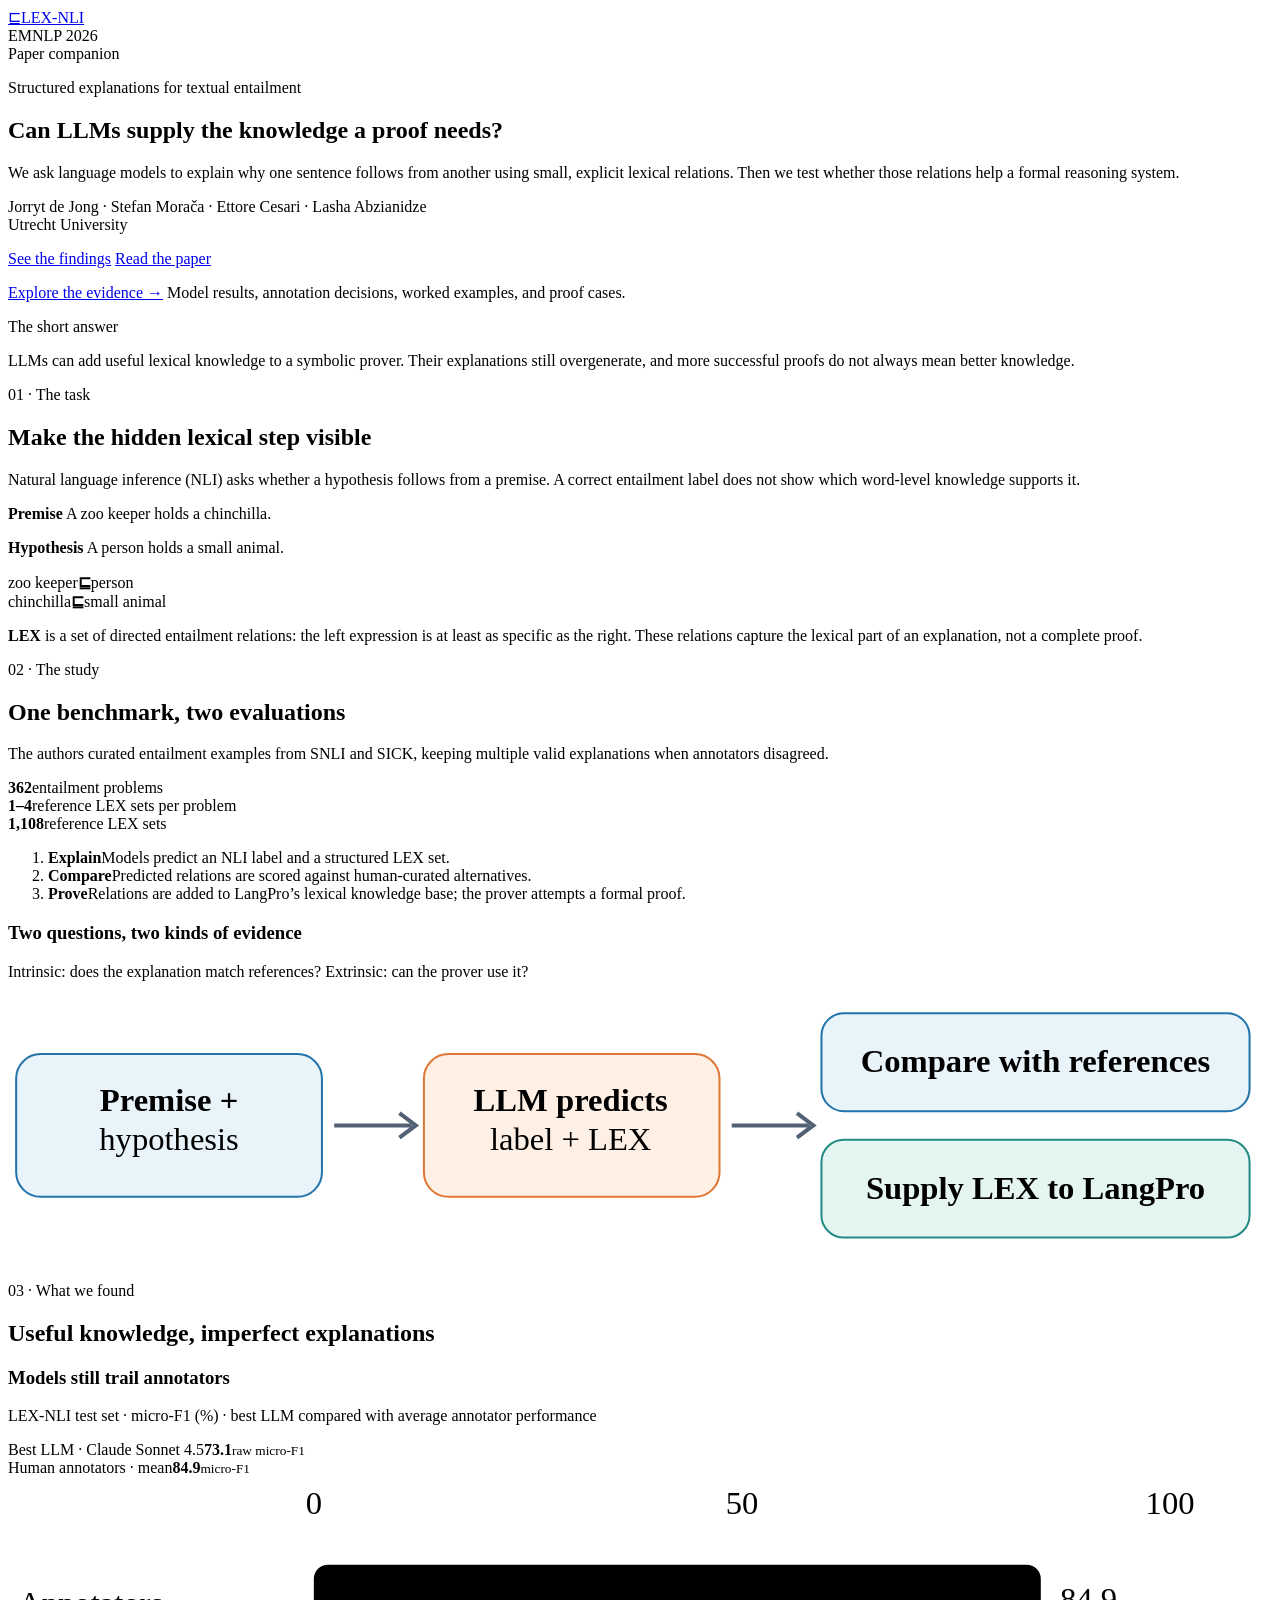
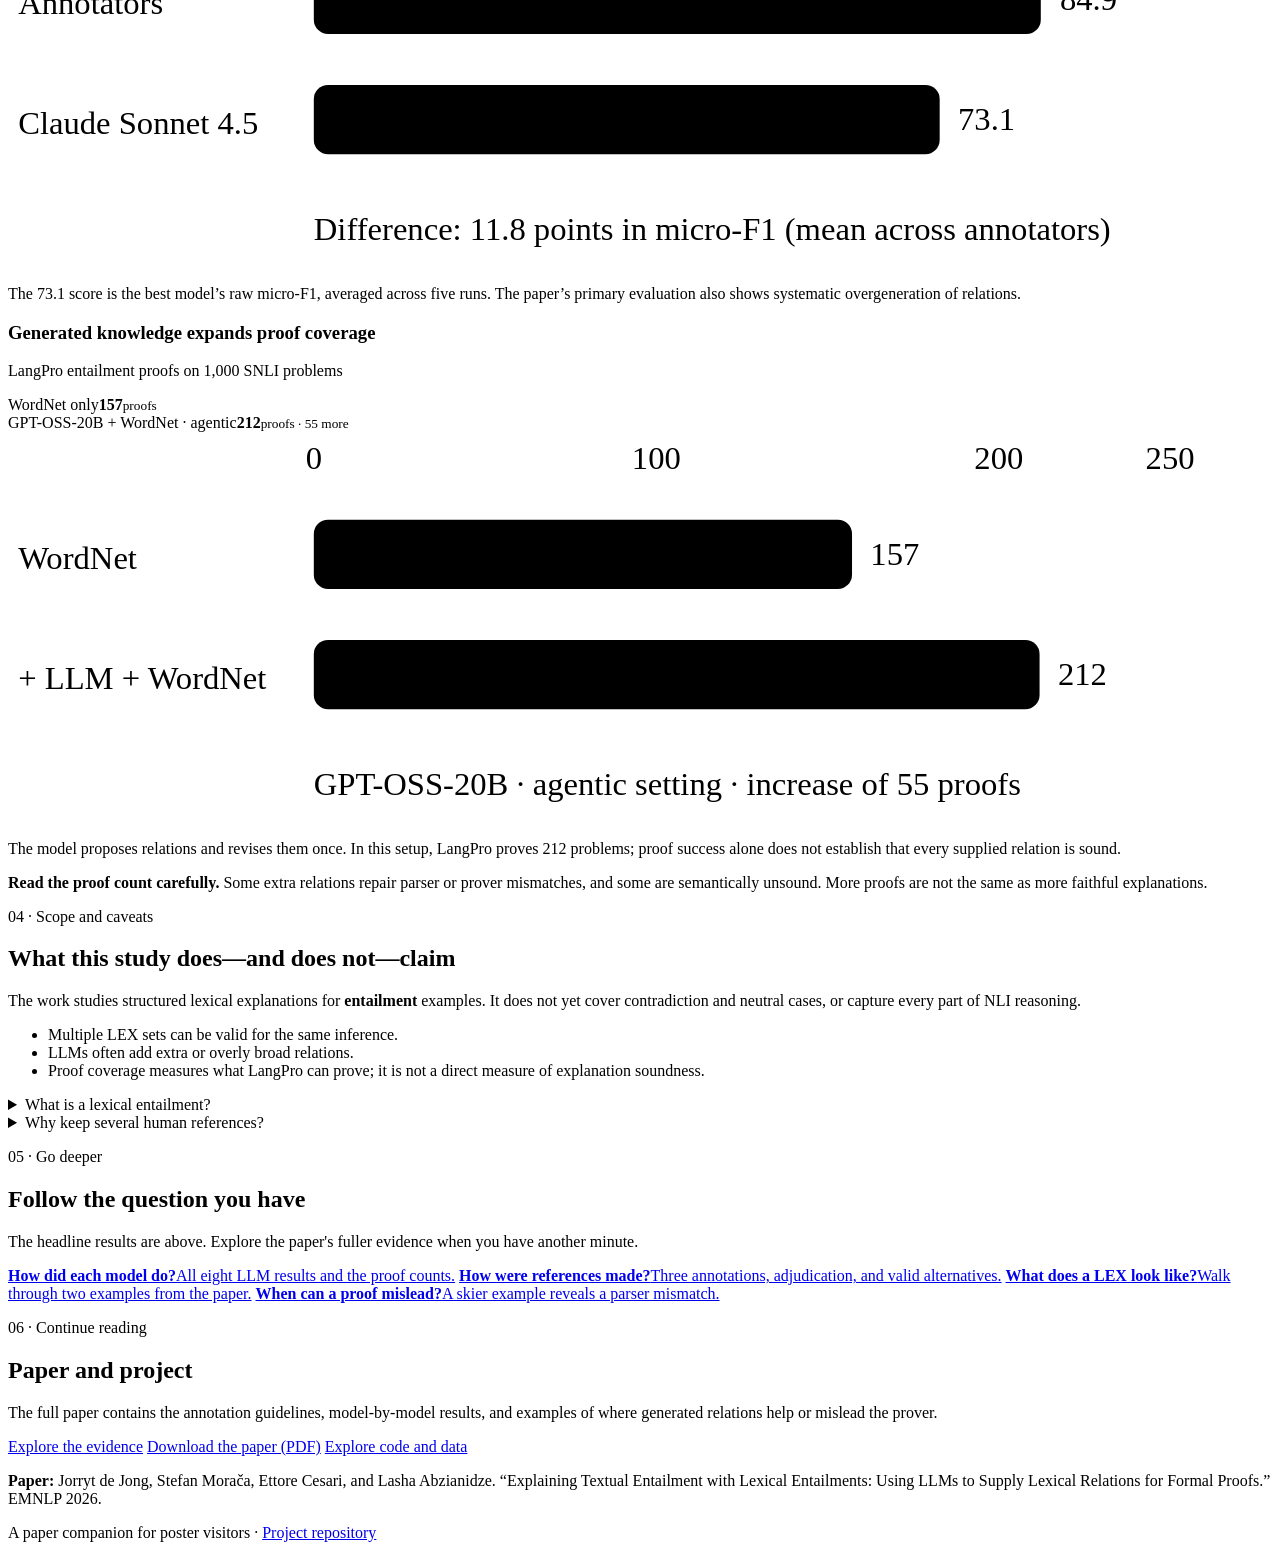
==== docs/index.html @ da910106 "Add index.html for GitHub Pages" ====
<!doctype html>
<html lang="en">
<head>
  <meta charset="utf-8">
  <meta name="viewport" content="width=device-width, initial-scale=1">
  <meta name="theme-color" content="#162338">
  <meta name="description" content="A mobile guide to LEX-NLI: how large language models explain textual entailment with lexical knowledge, and whether that knowledge helps formal proofs.">
  <title>LEX-NLI · EMNLP 2026</title>
  <link rel="icon" href="./favicon.svg" type="image/svg+xml">
  <link rel="stylesheet" href="./styles.css">
</head>
<body>
  <header class="topbar">
    <div class="shell topbar-inner">
      <a class="brand" href="#top" aria-label="LEX-NLI home"><span class="brand-mark" aria-hidden="true">⊑</span><span>LEX-NLI</span></a>
      <div class="event">EMNLP 2026<br>Paper companion</div>
    </div>
  </header>
  <main id="top" class="shell">
    <section class="intro" aria-labelledby="title">
      <p class="eyebrow">Structured explanations for textual entailment</p>
      <h1 id="title">Can LLMs supply the knowledge a proof needs?</h1>
      <p class="dek">We ask language models to explain why one sentence follows from another using small, explicit lexical relations. Then we test whether those relations help a formal reasoning system.</p>
      <p class="authors">Jorryt de Jong · Stefan Morača · Ettore Cesari · Lasha Abzianidze<br>Utrecht University</p>
      <div class="actions">
        <a class="button" href="#findings">See the findings</a>
        <a class="button secondary" href="./paper.pdf">Read the paper</a>
      </div>
      <p class="intro-deeper"><a href="./evidence.html">Explore the evidence →</a> Model results, annotation decisions, worked examples, and proof cases.</p>
    </section>

    <aside class="takeaway" aria-label="Main finding">
      <div class="takeaway-label">The short answer</div>
      <p>LLMs can add useful lexical knowledge to a symbolic prover. Their explanations still overgenerate, and more successful proofs do not always mean better knowledge.</p>
    </aside>

    <section class="section" id="task" aria-labelledby="task-title">
      <p class="section-kicker">01 · The task</p>
      <h2 id="task-title">Make the hidden lexical step visible</h2>
      <p class="lede">Natural language inference (NLI) asks whether a hypothesis follows from a premise. A correct entailment label does not show which word-level knowledge supports it.</p>
      <div class="example">
        <p class="sentence"><strong>Premise</strong> A zoo keeper holds a chinchilla.</p>
        <p class="sentence"><strong>Hypothesis</strong> A person holds a small animal.</p>
        <div class="relations" aria-label="Lexical entailments needed for the example">
          <div class="relation"><span>zoo keeper</span><b aria-hidden="true">⊑</b><span>person</span></div>
          <div class="relation"><span>chinchilla</span><b aria-hidden="true">⊑</b><span>small animal</span></div>
        </div>
        <p class="caption"><strong>LEX</strong> is a set of directed entailment relations: the left expression is at least as specific as the right. These relations capture the lexical part of an explanation, not a complete proof.</p>
      </div>
    </section>

    <section class="section" id="method" aria-labelledby="method-title">
      <p class="section-kicker">02 · The study</p>
      <h2 id="method-title">One benchmark, two evaluations</h2>
      <p class="lede">The authors curated entailment examples from SNLI and SICK, keeping multiple valid explanations when annotators disagreed.</p>
      <div class="stat-grid" aria-label="Benchmark summary">
        <div class="stat"><strong>362</strong><span>entailment problems</span></div>
        <div class="stat"><strong>1–4</strong><span>reference LEX sets per problem</span></div>
        <div class="stat"><strong>1,108</strong><span>reference LEX sets</span></div>
      </div>
      <ol class="method-steps">
        <li><strong>Explain</strong><span>Models predict an NLI label and a structured LEX set.</span></li>
        <li><strong>Compare</strong><span>Predicted relations are scored against human-curated alternatives.</span></li>
        <li><strong>Prove</strong><span>Relations are added to LangPro’s lexical knowledge base; the prover attempts a formal proof.</span></li>
      </ol>
      <div class="chart-card method-pipeline">
        <h3>Two questions, two kinds of evidence</h3>
        <p class="chart-note">Intrinsic: does the explanation match references? Extrinsic: can the prover use it?</p>
        <svg class="chart" viewBox="0 0 620 130" role="img" aria-labelledby="pipeline-title pipeline-desc">
          <title id="pipeline-title">The evaluation pipeline</title>
          <desc id="pipeline-desc">An NLI premise and hypothesis go to an LLM, which predicts a label and lexical explanation. The explanation is compared with references and supplied to LangPro for a proof attempt.</desc>
          <rect x="4" y="28" width="150" height="70" rx="12" fill="#e8f3fa" stroke="#2374ab"/>
          <text x="79" y="56" text-anchor="middle" class="chart-label" font-weight="700">Premise +</text><text x="79" y="75" text-anchor="middle" class="chart-label">hypothesis</text>
          <path d="M160 63h38" stroke="#526174" stroke-width="2"/><path d="m192 57 8 6-8 6" fill="none" stroke="#526174" stroke-width="2"/>
          <rect x="204" y="28" width="145" height="70" rx="12" fill="#fff0e5" stroke="#df7737"/>
          <text x="276" y="56" text-anchor="middle" class="chart-label" font-weight="700">LLM predicts</text><text x="276" y="75" text-anchor="middle" class="chart-label">label + LEX</text>
          <path d="M355 63h38" stroke="#526174" stroke-width="2"/><path d="m387 57 8 6-8 6" fill="none" stroke="#526174" stroke-width="2"/>
          <rect x="399" y="8" width="210" height="48" rx="11" fill="#e8f3fa" stroke="#2374ab"/>
          <text x="504" y="37" text-anchor="middle" class="chart-label" font-weight="700">Compare with references</text>
          <rect x="399" y="70" width="210" height="48" rx="11" fill="#e5f5f2" stroke="#238b84"/>
          <text x="504" y="99" text-anchor="middle" class="chart-label" font-weight="700">Supply LEX to LangPro</text>
        </svg>
      </div>
    </section>

    <section class="section" id="findings" aria-labelledby="findings-title">
      <p class="section-kicker">03 · What we found</p>
      <h2 id="findings-title">Useful knowledge, imperfect explanations</h2>
      <div class="chart-card">
        <h3>Models still trail annotators</h3>
        <p class="chart-note">LEX-NLI test set · micro-F1 (%) · best LLM compared with average annotator performance</p>
        <div class="mobile-results" aria-label="Micro-F1 on the 362-problem LEX-NLI benchmark">
          <div><span>Best LLM · Claude Sonnet 4.5</span><strong>73.1</strong><small>raw micro-F1</small></div>
          <div><span>Human annotators · mean</span><strong>84.9</strong><small>micro-F1</small></div>
        </div>
        <svg class="chart desktop-chart" viewBox="0 0 620 190" role="img" aria-labelledby="f1-title f1-desc">
          <title id="f1-title">Micro-F1 comparison for LEX-NLI</title>
          <desc id="f1-desc">Annotators achieve 84.9 micro-F1. The best language model, Claude Sonnet 4.5, achieves 73.1 micro-F1, a gap of 11.8 points.</desc>
          <line x1="150" y1="25" x2="570" y2="25" class="axis"/><line x1="150" y1="25" x2="150" y2="160" class="gridline"/><line x1="360" y1="25" x2="360" y2="160" class="gridline"/><line x1="570" y1="25" x2="570" y2="160" class="gridline"/>
          <text x="150" y="18" class="chart-label" text-anchor="middle">0</text><text x="360" y="18" class="chart-label" text-anchor="middle">50</text><text x="570" y="18" class="chart-label" text-anchor="middle">100</text>
          <text x="5" y="67" class="chart-label">Annotators</text><rect x="150" y="43" width="356.6" height="34" rx="7" class="bar-human"/><text x="516" y="65" class="chart-value">84.9</text>
          <text x="5" y="126" class="chart-label">Claude Sonnet 4.5</text><rect x="150" y="102" width="307" height="34" rx="7" class="bar-llm"/><text x="466" y="124" class="chart-value">73.1</text>
          <text x="150" y="178" class="chart-label">Difference: 11.8 points in micro-F1 (mean across annotators)</text>
        </svg>
        <p class="caption">The 73.1 score is the best model’s raw micro-F1, averaged across five runs. The paper’s primary evaluation also shows systematic overgeneration of relations.</p>
      </div>

      <div class="chart-card">
        <h3>Generated knowledge expands proof coverage</h3>
        <p class="chart-note">LangPro entailment proofs on 1,000 SNLI problems</p>
        <div class="mobile-results" aria-label="LangPro proofs out of 1,000 SNLI entailments">
          <div><span>WordNet only</span><strong>157</strong><small>proofs</small></div>
          <div><span>GPT-OSS-20B + WordNet · agentic</span><strong>212</strong><small>proofs · 55 more</small></div>
        </div>
        <svg class="chart desktop-chart" viewBox="0 0 620 190" role="img" aria-labelledby="proof-title proof-desc">
          <title id="proof-title">LangPro proof coverage</title>
          <desc id="proof-desc">With WordNet alone LangPro proves 157 problems. With WordNet and agentic GPT-OSS-20B lexical relations it proves 212 problems, 55 more.</desc>
          <line x1="150" y1="25" x2="570" y2="25" class="axis"/><line x1="150" y1="25" x2="150" y2="160" class="gridline"/><line x1="318" y1="25" x2="318" y2="160" class="gridline"/><line x1="486" y1="25" x2="486" y2="160" class="gridline"/><line x1="570" y1="25" x2="570" y2="160" class="gridline"/>
          <text x="150" y="18" class="chart-label" text-anchor="middle">0</text><text x="318" y="18" class="chart-label" text-anchor="middle">100</text><text x="486" y="18" class="chart-label" text-anchor="middle">200</text><text x="570" y="18" class="chart-label" text-anchor="middle">250</text>
          <text x="5" y="67" class="chart-label">WordNet</text><rect x="150" y="43" width="264" height="34" rx="7" class="bar-base"/><text x="423" y="65" class="chart-value">157</text>
          <text x="5" y="126" class="chart-label">+ LLM + WordNet</text><rect x="150" y="102" width="356" height="34" rx="7" class="bar-best"/><text x="515" y="124" class="chart-value">212</text>
          <text x="150" y="178" class="chart-label">GPT-OSS-20B · agentic setting · increase of 55 proofs</text>
        </svg>
        <p class="caption">The model proposes relations and revises them once. In this setup, LangPro proves 212 problems; proof success alone does not establish that every supplied relation is sound.</p>
      </div>
      <aside class="callout"><strong>Read the proof count carefully.</strong> Some extra relations repair parser or prover mismatches, and some are semantically unsound. More proofs are not the same as more faithful explanations.</aside>
    </section>

    <section class="section" id="limits" aria-labelledby="limits-title">
      <p class="section-kicker">04 · Scope and caveats</p>
      <h2 id="limits-title">What this study does—and does not—claim</h2>
      <div class="limits">
        <p>The work studies structured lexical explanations for <strong>entailment</strong> examples. It does not yet cover contradiction and neutral cases, or capture every part of NLI reasoning.</p>
        <ul>
          <li>Multiple LEX sets can be valid for the same inference.</li>
          <li>LLMs often add extra or overly broad relations.</li>
          <li>Proof coverage measures what LangPro can prove; it is not a direct measure of explanation soundness.</li>
        </ul>
      </div>
      <details>
        <summary>What is a lexical entailment?</summary>
        <p>A directed relation from a specific expression to a more general or equivalent one, such as <em>guitar ⊑ musical instrument</em>. Multiword expressions are allowed when the words alone would not preserve the meaning.</p>
      </details>
      <details>
        <summary>Why keep several human references?</summary>
        <p>Annotators can give different but valid lexical explanations. The benchmark preserves up to four reference LEX sets for a problem rather than forcing one wording or one explanation.</p>
      </details>
    </section>

    <section class="section" id="deeper" aria-labelledby="deeper-title">
      <p class="section-kicker">05 · Go deeper</p>
      <h2 id="deeper-title">Follow the question you have</h2>
      <p class="lede">The headline results are above. Explore the paper's fuller evidence when you have another minute.</p>
      <nav class="explore-grid" aria-label="Explore the evidence">
        <a href="./evidence.html#models"><strong>How did each model do?</strong><span>All eight LLM results and the proof counts.</span></a>
        <a href="./evidence.html#annotations"><strong>How were references made?</strong><span>Three annotations, adjudication, and valid alternatives.</span></a>
        <a href="./evidence.html#examples"><strong>What does a LEX look like?</strong><span>Walk through two examples from the paper.</span></a>
        <a href="./evidence.html#proof-case"><strong>When can a proof mislead?</strong><span>A skier example reveals a parser mismatch.</span></a>
      </nav>
    </section>

    <section class="section" id="resources" aria-labelledby="resources-title">
      <p class="section-kicker">06 · Continue reading</p>
      <h2 id="resources-title">Paper and project</h2>
      <div class="resource-card">
        <p>The full paper contains the annotation guidelines, model-by-model results, and examples of where generated relations help or mislead the prover.</p>
        <div class="actions">
          <a class="button secondary" href="./evidence.html">Explore the evidence</a>
          <a class="button" href="./paper.pdf">Download the paper (PDF)</a>
          <a class="button secondary" href="https://github.com/jorrytdejong/kbprojection" target="_blank" rel="noopener noreferrer">Explore code and data</a>
        </div>
        <p class="citation"><strong>Paper:</strong> Jorryt de Jong, Stefan Morača, Ettore Cesari, and Lasha Abzianidze. “Explaining Textual Entailment with Lexical Entailments: Using LLMs to Supply Lexical Relations for Formal Proofs.” EMNLP 2026.</p>
      </div>
    </section>
  </main>
  <footer><div class="shell">A paper companion for poster visitors · <a href="https://github.com/jorrytdejong/kbprojection" target="_blank" rel="noopener noreferrer">Project repository</a></div></footer>
</body>
</html>
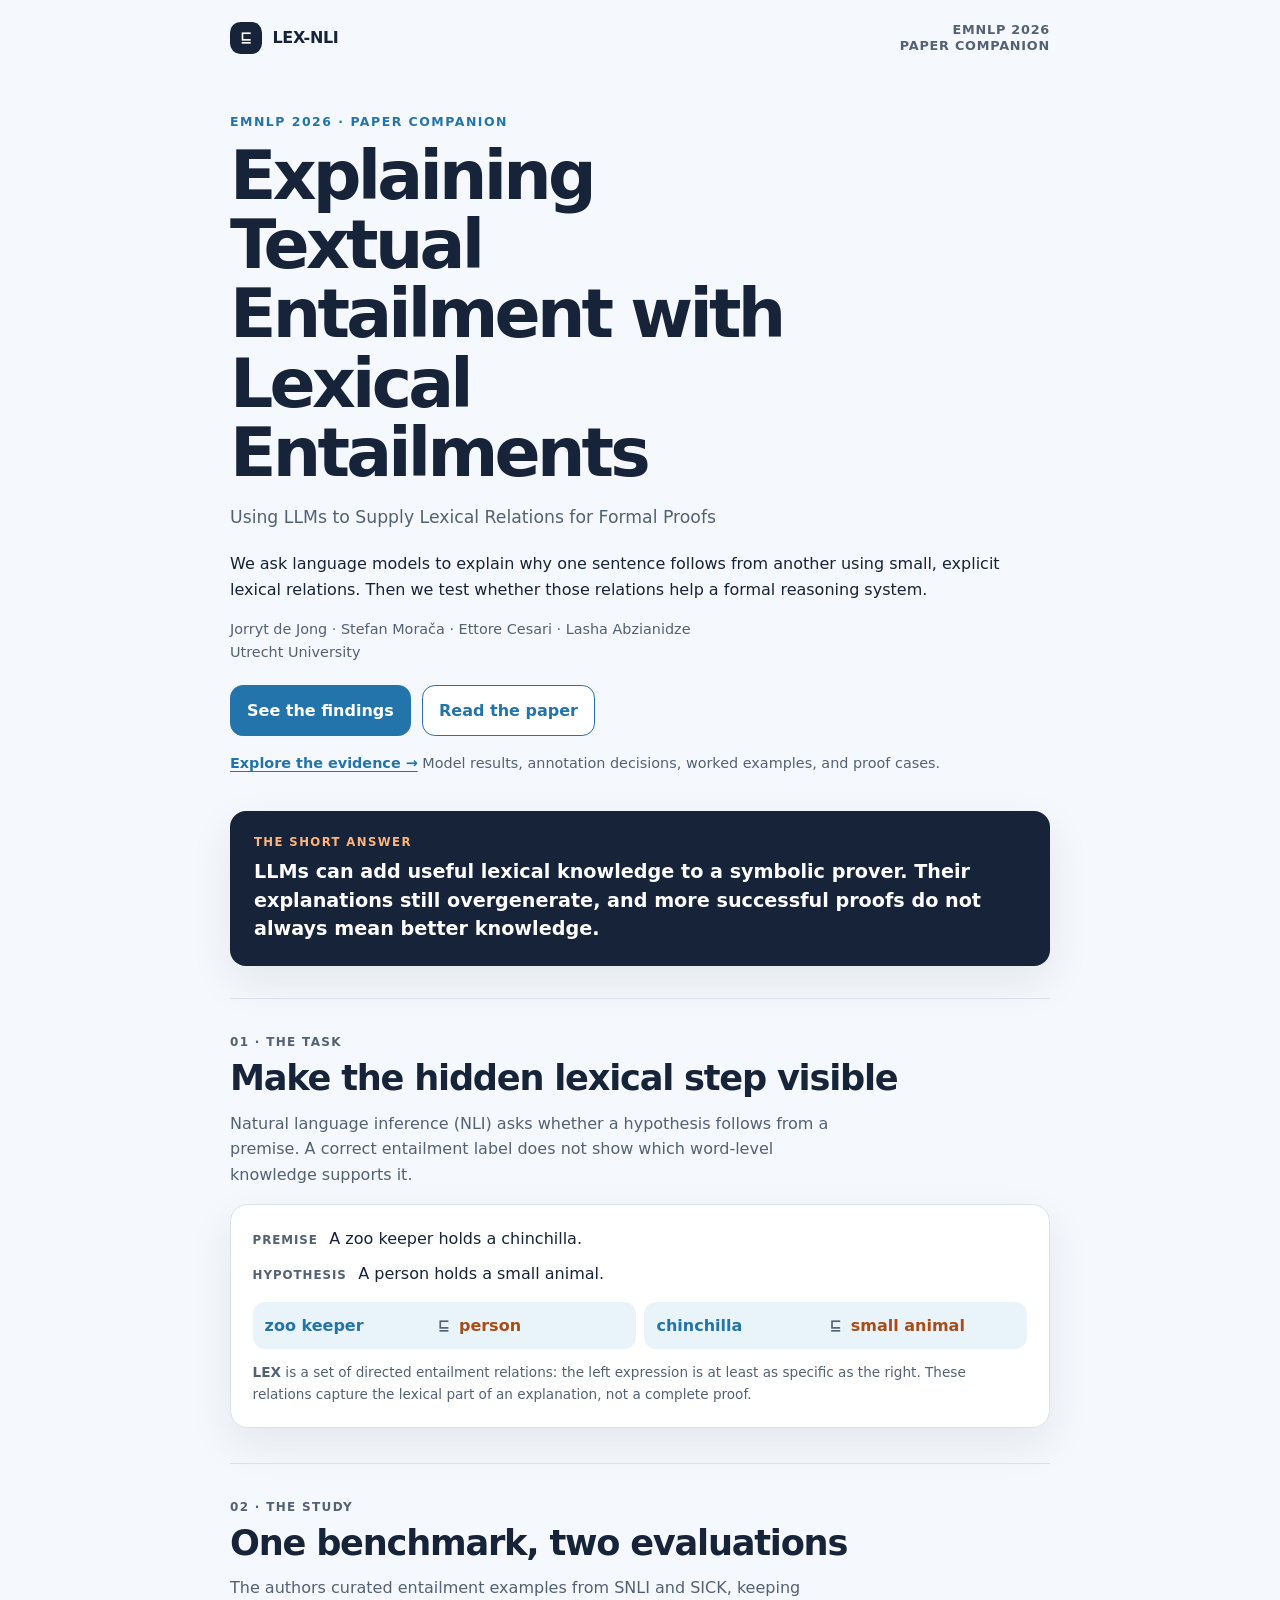
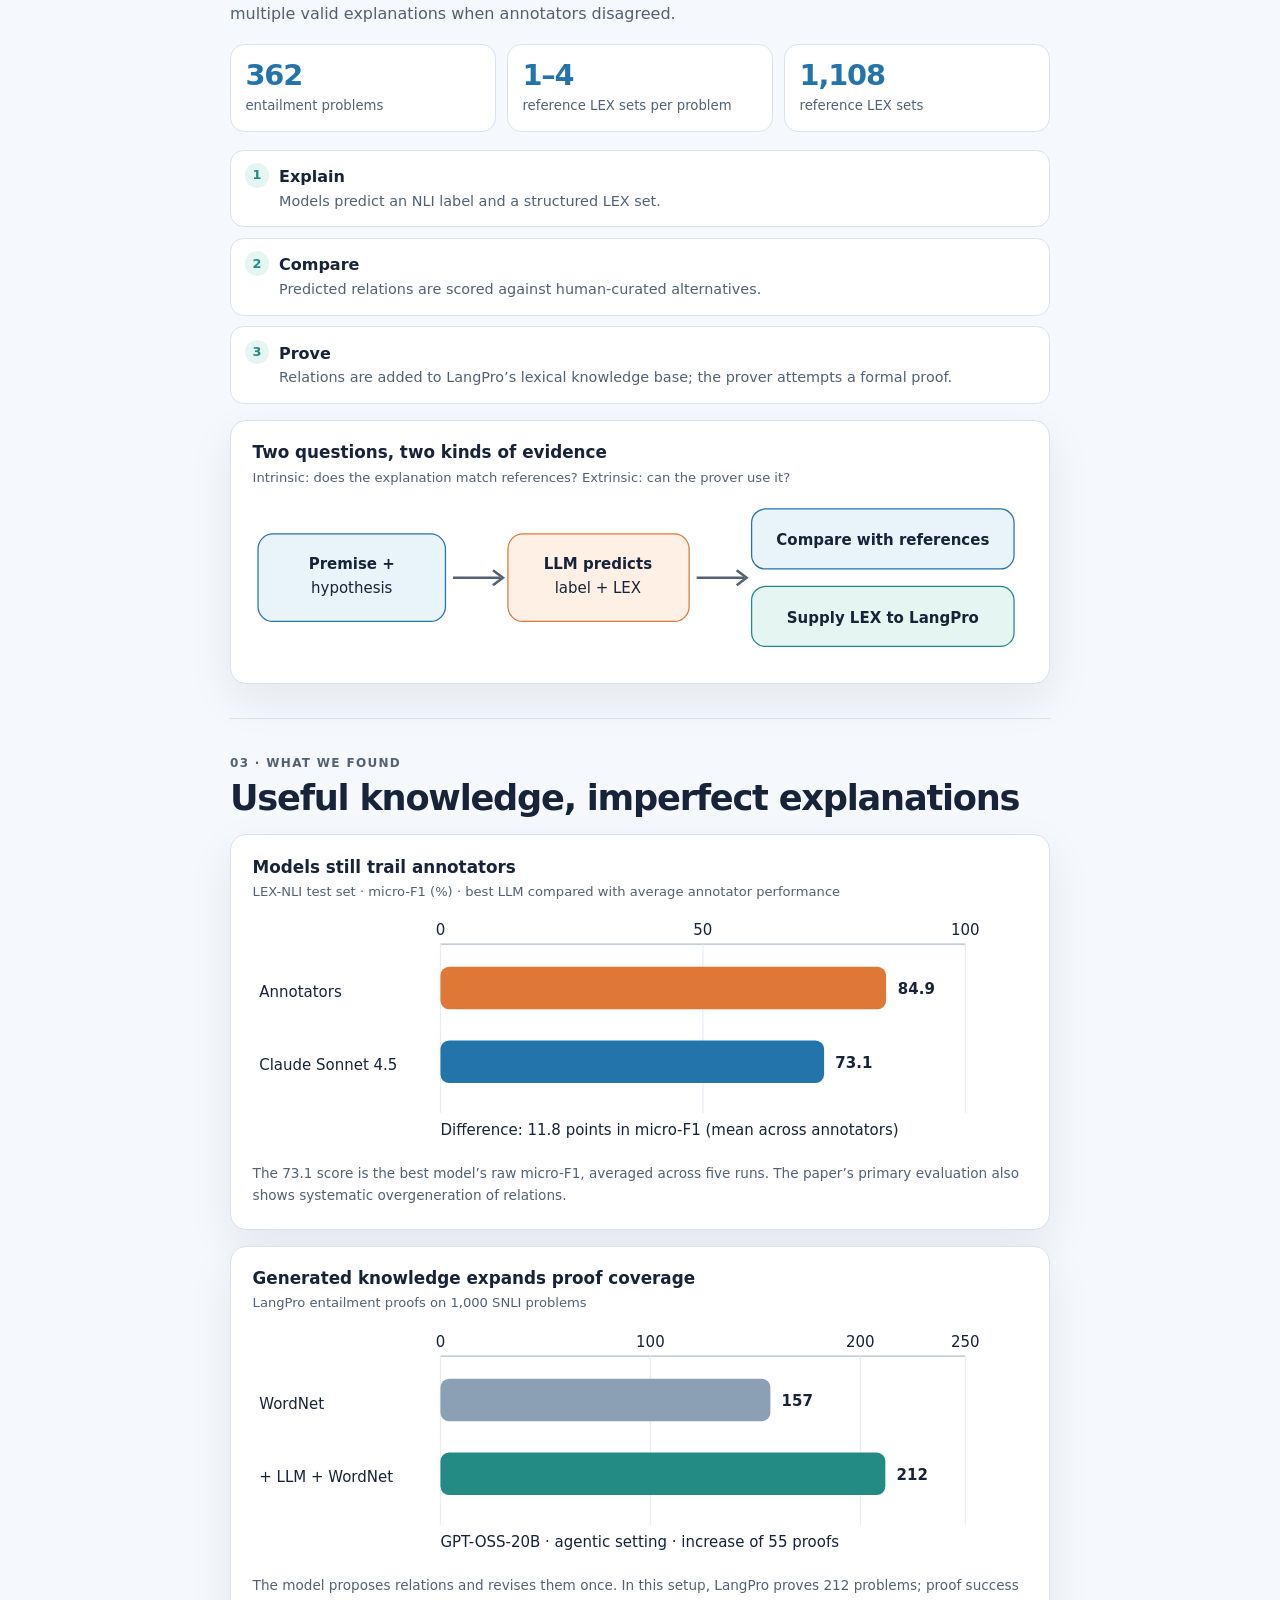
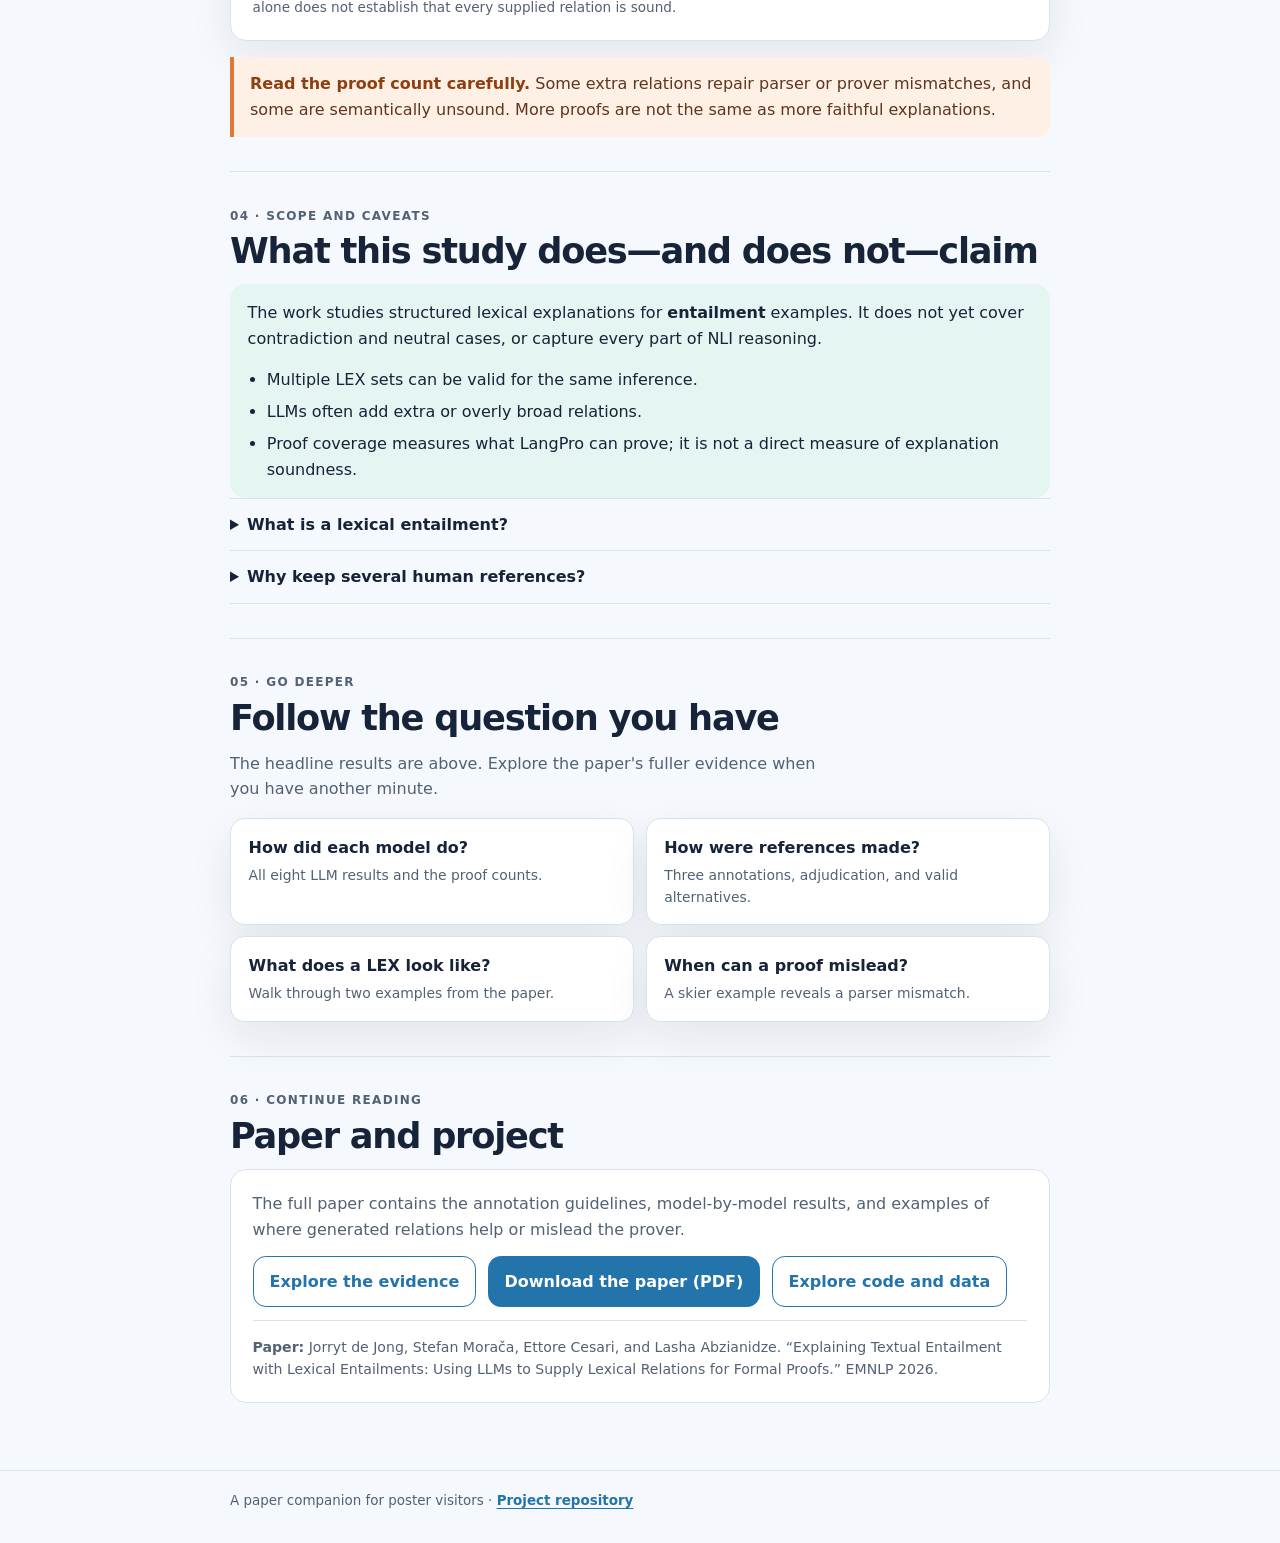
==== commit 17607379: "Match homepage title to paper title" ====
--- a/docs/index.html
+++ b/docs/index.html
@@ -5,7 +5,7 @@
   <meta name="viewport" content="width=device-width, initial-scale=1">
   <meta name="theme-color" content="#162338">
   <meta name="description" content="A mobile guide to LEX-NLI: how large language models explain textual entailment with lexical knowledge, and whether that knowledge helps formal proofs.">
-  <title>LEX-NLI · EMNLP 2026</title>
+  <title>Explaining Textual Entailment with Lexical Entailments</title>
   <link rel="icon" href="./favicon.svg" type="image/svg+xml">
   <link rel="stylesheet" href="./styles.css">
 </head>
@@ -18,9 +18,10 @@
   </header>
   <main id="top" class="shell">
     <section class="intro" aria-labelledby="title">
-      <p class="eyebrow">Structured explanations for textual entailment</p>
-      <h1 id="title">Can LLMs supply the knowledge a proof needs?</h1>
-      <p class="dek">We ask language models to explain why one sentence follows from another using small, explicit lexical relations. Then we test whether those relations help a formal reasoning system.</p>
+      <p class="eyebrow">EMNLP 2026 · Paper companion</p>
+      <h1 id="title">Explaining Textual Entailment with Lexical Entailments</h1>
+      <p class="dek">Using LLMs to Supply Lexical Relations for Formal Proofs</p>
+      <p class="intro-summary">We ask language models to explain why one sentence follows from another using small, explicit lexical relations. Then we test whether those relations help a formal reasoning system.</p>
       <p class="authors">Jorryt de Jong · Stefan Morača · Ettore Cesari · Lasha Abzianidze<br>Utrecht University</p>
       <div class="actions">
         <a class="button" href="#findings">See the findings</a>
--- a/docs/styles.css
+++ b/docs/styles.css
@@ -0,0 +1,183 @@
+  :root {
+      color-scheme: light;
+      --ink: #162338;
+      --muted: #526174;
+      --blue: #2374ab;
+      --blue-soft: #e8f3fa;
+      --teal: #238b84;
+      --teal-soft: #e5f5f2;
+      --orange: #df7737;
+      --orange-soft: #fff0e5;
+      --paper: #f5f8fc;
+      --white: #fff;
+      --line: #d9e2ec;
+      --shadow: 0 16px 44px rgba(22, 35, 56, .08);
+      font-family: Inter, ui-sans-serif, system-ui, -apple-system, BlinkMacSystemFont, "Segoe UI", sans-serif;
+      font-synthesis: none;
+      text-rendering: optimizeLegibility;
+    }
+    * { box-sizing: border-box; }
+    html { scroll-behavior: smooth; scroll-padding-top: 1rem; }
+    body { margin: 0; background: var(--paper); color: var(--ink); font-size: 1rem; line-height: 1.6; }
+    a { color: var(--blue); text-underline-offset: .2em; }
+    a:hover { color: #155b8d; }
+    a:focus-visible, summary:focus-visible { outline: 3px solid var(--orange); outline-offset: 4px; border-radius: 4px; }
+    .shell { width: min(100% - 2rem, 760px); margin-inline: auto; }
+    .topbar { padding: 1.1rem 0 .65rem; }
+    .topbar-inner { display: flex; justify-content: space-between; align-items: center; gap: .75rem; }
+    .brand { display: inline-flex; align-items: center; gap: .65rem; color: var(--ink); text-decoration: none; font-weight: 760; letter-spacing: -.02em; }
+    .brand-mark { width: 2rem; height: 2rem; display: grid; place-items: center; border-radius: .65rem; background: var(--ink); color: white; font-size: .9rem; }
+    .event { font-size: .8rem; line-height: 1.2; font-weight: 700; letter-spacing: .06em; text-transform: uppercase; color: var(--muted); text-align: right; }
+    main { padding-bottom: 2rem; }
+    .intro { padding: 2.4rem 0 1.25rem; }
+    .eyebrow { margin: 0 0 .55rem; color: var(--blue); font-size: .78rem; text-transform: uppercase; letter-spacing: .12em; font-weight: 800; }
+    h1, h2, h3, p { margin-top: 0; }
+    h1 { max-width: 13ch; font-size: clamp(2.2rem, 9vw, 4.25rem); line-height: 1.02; letter-spacing: -.055em; margin-bottom: 1rem; }
+    .dek { max-width: 58ch; color: var(--muted); font-size: 1.08rem; margin-bottom: 1.25rem; }
+    .authors { color: var(--muted); font-size: .9rem; margin: 0 0 1.3rem; }
+    .actions { display: flex; flex-wrap: wrap; gap: .7rem; }
+    .button { display: inline-flex; justify-content: center; align-items: center; min-height: 48px; padding: .72rem 1rem; border: 1px solid var(--blue); border-radius: .8rem; background: var(--blue); color: white; font-weight: 760; text-decoration: none; }
+    .button:hover { background: #155b8d; color: white; }
+    .button.secondary { background: white; color: var(--blue); }
+    .button.secondary:hover { background: var(--blue-soft); }
+    .takeaway { margin: 1rem 0 2rem; padding: 1.1rem 1.15rem; border-radius: 1rem; background: var(--ink); color: white; box-shadow: var(--shadow); }
+    .takeaway-label { color: #ffb579; font-size: .73rem; letter-spacing: .12em; text-transform: uppercase; font-weight: 800; margin-bottom: .4rem; }
+    .takeaway p { margin: 0; font-size: 1.08rem; line-height: 1.48; font-weight: 650; }
+    .section { padding: 1.75rem 0; border-top: 1px solid var(--line); }
+    .section-kicker { color: var(--muted); font-size: .75rem; letter-spacing: .11em; text-transform: uppercase; font-weight: 800; margin-bottom: .35rem; }
+    h2 { font-size: clamp(1.55rem, 7vw, 2.2rem); line-height: 1.13; letter-spacing: -.035em; margin-bottom: .8rem; }
+    h3 { font-size: 1.05rem; line-height: 1.3; margin-bottom: .4rem; }
+    .lede { color: var(--muted); max-width: 60ch; margin-bottom: 1rem; }
+    .example { background: white; border: 1px solid var(--line); border-radius: 1.1rem; padding: 1.15rem; box-shadow: var(--shadow); }
+    .sentence { margin: 0 0 .55rem; }
+    .sentence strong { color: var(--muted); font-size: .74rem; letter-spacing: .08em; text-transform: uppercase; margin-right: .4rem; }
+    .relations { display: grid; gap: .55rem; margin-top: 1rem; }
+    .relation { display: grid; grid-template-columns: minmax(0,1fr) auto minmax(0,1fr); align-items: center; gap: .55rem; padding: .68rem .75rem; border-radius: .75rem; background: var(--blue-soft); font-weight: 730; }
+    .relation span:first-child { color: var(--blue); }
+    .relation span:last-child { color: #a94c17; }
+    .relation b { color: var(--muted); font-size: .9rem; }
+    .caption { font-size: .85rem; color: var(--muted); margin: .8rem 0 0; }
+    .stat-grid { display: grid; grid-template-columns: repeat(2, minmax(0,1fr)); gap: .7rem; margin: 1.1rem 0; }
+    .stat { background: white; border: 1px solid var(--line); padding: .9rem; border-radius: .9rem; }
+    .stat strong { display: block; color: var(--blue); font-size: 1.8rem; line-height: 1.1; letter-spacing: -.04em; }
+    .stat span { display: block; color: var(--muted); font-size: .83rem; margin-top: .25rem; }
+    details { border-top: 1px solid var(--line); padding: .8rem 0; }
+    details:last-child { border-bottom: 1px solid var(--line); }
+    summary { cursor: pointer; font-weight: 720; }
+    details p { color: var(--muted); margin: .55rem 0 0; }
+    .chart-card { background: white; border: 1px solid var(--line); border-radius: 1rem; padding: 1rem; margin-top: 1rem; box-shadow: var(--shadow); }
+    .chart-card h3 { margin-bottom: .15rem; }
+    .chart-note { color: var(--muted); font-size: .82rem; margin: 0 0 .7rem; }
+    .chart { display: block; width: 100%; height: auto; overflow: visible; }
+    .chart text { font-family: inherit; }
+    .chart-label { fill: var(--ink); font-size: 12px; }
+    .chart-value { fill: var(--ink); font-size: 12px; font-weight: 800; }
+    .axis { stroke: #aebdcb; stroke-width: 1; }
+    .gridline { stroke: #e8edf2; stroke-width: 1; }
+    .bar-llm { fill: var(--blue); }
+    .bar-human { fill: var(--orange); }
+    .bar-base { fill: #8ba0b4; }
+    .bar-best { fill: var(--teal); }
+    .callout { border-left: 4px solid var(--orange); border-radius: 0 .8rem .8rem 0; background: var(--orange-soft); padding: .9rem 1rem; margin: 1rem 0 0; color: #5e351d; }
+    .callout strong { color: #8e3f11; }
+    .method-steps { display: grid; gap: .65rem; counter-reset: step; padding: 0; list-style: none; }
+    .method-steps li { position: relative; padding: .85rem .9rem .85rem 3rem; background: white; border: 1px solid var(--line); border-radius: .85rem; }
+    .method-steps li::before { counter-increment: step; content: counter(step); position: absolute; left: .85rem; top: .79rem; display: grid; place-items: center; width: 1.55rem; height: 1.55rem; border-radius: 50%; background: var(--teal-soft); color: var(--teal); font-weight: 800; font-size: .8rem; }
+    .method-steps strong { display: block; }
+    .method-steps span { display: block; color: var(--muted); font-size: .9rem; }
+    .limits { padding: 1rem 1.1rem; border-radius: 1rem; background: var(--teal-soft); }
+    .limits ul { margin: .55rem 0 0; padding-left: 1.2rem; }
+    .limits li + li { margin-top: .4rem; }
+    .resource-card { display: grid; gap: .85rem; padding: 1.1rem; background: white; border: 1px solid var(--line); border-radius: 1rem; }
+    .resource-card p { color: var(--muted); margin: 0; }
+    .citation { padding-top: .9rem; border-top: 1px solid var(--line); color: var(--muted); font-size: .88rem; }
+    footer { border-top: 1px solid var(--line); padding: 1.2rem 0 2rem; color: var(--muted); font-size: .84rem; }
+    footer a { font-weight: 700; }
+    @media (min-width: 650px) {
+      .shell { width: min(100% - 3rem, 820px); }
+      .topbar { padding-top: 1.35rem; }
+      .intro { padding-top: 3rem; }
+      .takeaway { padding: 1.4rem 1.5rem; }
+      .takeaway p { font-size: 1.2rem; }
+      .section { padding-block: 2.15rem; }
+      .example, .chart-card, .resource-card { padding: 1.35rem; }
+      .relations { grid-template-columns: repeat(2, minmax(0,1fr)); }
+      .stat-grid { grid-template-columns: repeat(3, minmax(0,1fr)); }
+    }
+    @media (prefers-reduced-motion: reduce) { html { scroll-behavior: auto; } }
+
+/* Progressive depth: visible summary, then optional evidence. */
+.evidence-html { scroll-behavior: auto; }
+.intro-deeper { margin: 1rem 0 0; color: var(--muted); font-size: .9rem; }
+.intro-deeper a { font-weight: 800; }
+.mobile-results { display: none; }
+.explore-grid { display: grid; gap: .7rem; }
+.explore-grid a { display: block; min-width: 0; padding: 1rem 1.1rem; border: 1px solid var(--line); border-radius: .9rem; background: white; text-decoration: none; box-shadow: var(--shadow); }
+.explore-grid a:hover { border-color: var(--blue); background: var(--blue-soft); }
+.explore-grid strong { display: block; color: var(--ink); font-size: 1rem; }
+.explore-grid span { display: block; color: var(--muted); font-size: .87rem; margin-top: .2rem; }
+.back-link { display: inline-block; margin: .65rem 0 .75rem; font-weight: 750; }
+.evidence-intro { padding-top: 1.25rem; }
+.evidence-intro h1 { max-width: 16ch; }
+.jump-nav { display: grid; grid-template-columns: repeat(2, minmax(0,1fr)); gap: .6rem; margin: 1.2rem 0 1.5rem; }
+.jump-nav a { display: flex; align-items: center; min-height: 52px; padding: .65rem .8rem; border-radius: .75rem; border: 1px solid var(--line); background: white; font-size: .88rem; font-weight: 750; text-decoration: none; line-height: 1.25; }
+.jump-nav a:hover { background: var(--blue-soft); }
+.evidence-section { scroll-margin-top: 1rem; }
+.source-note { color: var(--muted); font-size: .84rem; margin-top: 1rem; }
+.source-note a { font-weight: 700; }
+.model-grid { display: grid; gap: .7rem; }
+.model-card { min-width: 0; background: white; border: 1px solid var(--line); border-radius: .9rem; padding: 1rem; }
+.model-card header { display: flex; justify-content: space-between; gap: .6rem; align-items: baseline; }
+.model-card h3 { margin: 0; overflow-wrap: anywhere; }
+.model-card .score { font-size: 1.75rem; line-height: 1; color: var(--blue); font-weight: 800; white-space: nowrap; }
+.model-card .score-label { color: var(--muted); font-size: .77rem; margin: .15rem 0 .7rem; }
+.score-track { height: .48rem; border-radius: 1rem; background: var(--blue-soft); overflow: hidden; }
+.score-track span { display: block; height: 100%; width: var(--score-width); background: var(--blue); border-radius: inherit; }
+.score-stats { display: grid; grid-template-columns: repeat(2, minmax(0,1fr)); gap: .45rem .7rem; margin: .8rem 0 0; }
+.score-stats div { min-width: 0; }
+.score-stats dt { color: var(--muted); font-size: .75rem; line-height: 1.25; }
+.score-stats dd { margin: .1rem 0 0; font-weight: 760; }
+.baseline-grid { display: grid; gap: .6rem; margin-top: .75rem; }
+.baseline-grid div { padding: .8rem .9rem; border-radius: .8rem; background: var(--teal-soft); }
+.baseline-grid strong { display: block; }
+.baseline-grid span { display: block; color: var(--muted); font-size: .86rem; }
+.process-list { display: grid; gap: .7rem; list-style: none; padding: 0; counter-reset: item; }
+.process-list li { background: white; border: 1px solid var(--line); border-radius: .9rem; padding: .95rem 1rem; }
+.process-list strong { display: block; }
+.process-list span { color: var(--muted); }
+.evidence-card { background: white; border: 1px solid var(--line); border-radius: 1rem; padding: 1.1rem; margin: 1rem 0; box-shadow: var(--shadow); }
+.evidence-card h3 { margin-bottom: .8rem; }
+.evidence-card p:last-child { margin-bottom: 0; }
+.lex-steps { display: grid; gap: .55rem; margin: .9rem 0; }
+.lex-step { padding: .65rem .75rem; border-radius: .7rem; background: var(--blue-soft); }
+.lex-step strong { color: var(--blue); }
+.variant-grid { display: grid; gap: .6rem; margin-top: .8rem; }
+.variant { padding: .8rem .9rem; border: 1px solid var(--line); border-radius: .75rem; background: var(--paper); }
+.variant strong { display: block; margin-bottom: .2rem; }
+.variant p { margin: 0; }
+.proof-counts { display: grid; gap: .5rem; list-style: none; padding: 0; }
+.proof-counts li { display: grid; grid-template-columns: minmax(0,1fr) auto; gap: .5rem; align-items: baseline; padding: .65rem 0; border-bottom: 1px solid var(--line); }
+.proof-counts span { min-width: 0; }
+.proof-counts strong { white-space: nowrap; }
+.case-flow { display: grid; gap: .55rem; margin: 1rem 0; }
+.case-flow div { padding: .8rem .9rem; border-left: 4px solid var(--teal); background: var(--teal-soft); border-radius: 0 .7rem .7rem 0; }
+.case-flow strong { display: block; }
+.case-flow span { display: block; color: var(--muted); }
+.evidence-outro { padding: 1.2rem; border-radius: 1rem; background: var(--ink); color: white; }
+.evidence-outro h2 { font-size: 1.35rem; margin: 0 0 .5rem; }
+.evidence-outro p { margin-bottom: 1rem; }
+.evidence-outro .button.secondary { border-color: white; }
+@media (max-width: 649px) {
+  .desktop-chart { display: none; }
+  .mobile-results { display: grid; grid-template-columns: repeat(2, minmax(0,1fr)); gap: .6rem; }
+  .mobile-results div { min-width: 0; padding: .8rem; background: var(--blue-soft); border-radius: .8rem; }
+  .mobile-results span, .mobile-results small { display: block; color: var(--muted); font-size: .75rem; line-height: 1.25; }
+  .mobile-results strong { display: block; color: var(--ink); font-size: 1.65rem; line-height: 1.1; margin: .4rem 0 .15rem; }
+  .method-pipeline { display: none; }
+  .jump-nav { grid-template-columns: 1fr 1fr; }
+}
+@media (min-width: 650px) {
+  .explore-grid, .model-grid, .variant-grid { grid-template-columns: repeat(2, minmax(0,1fr)); }
+  .baseline-grid { grid-template-columns: repeat(3, minmax(0,1fr)); }
+  .evidence-card { padding: 1.4rem; }
+}
